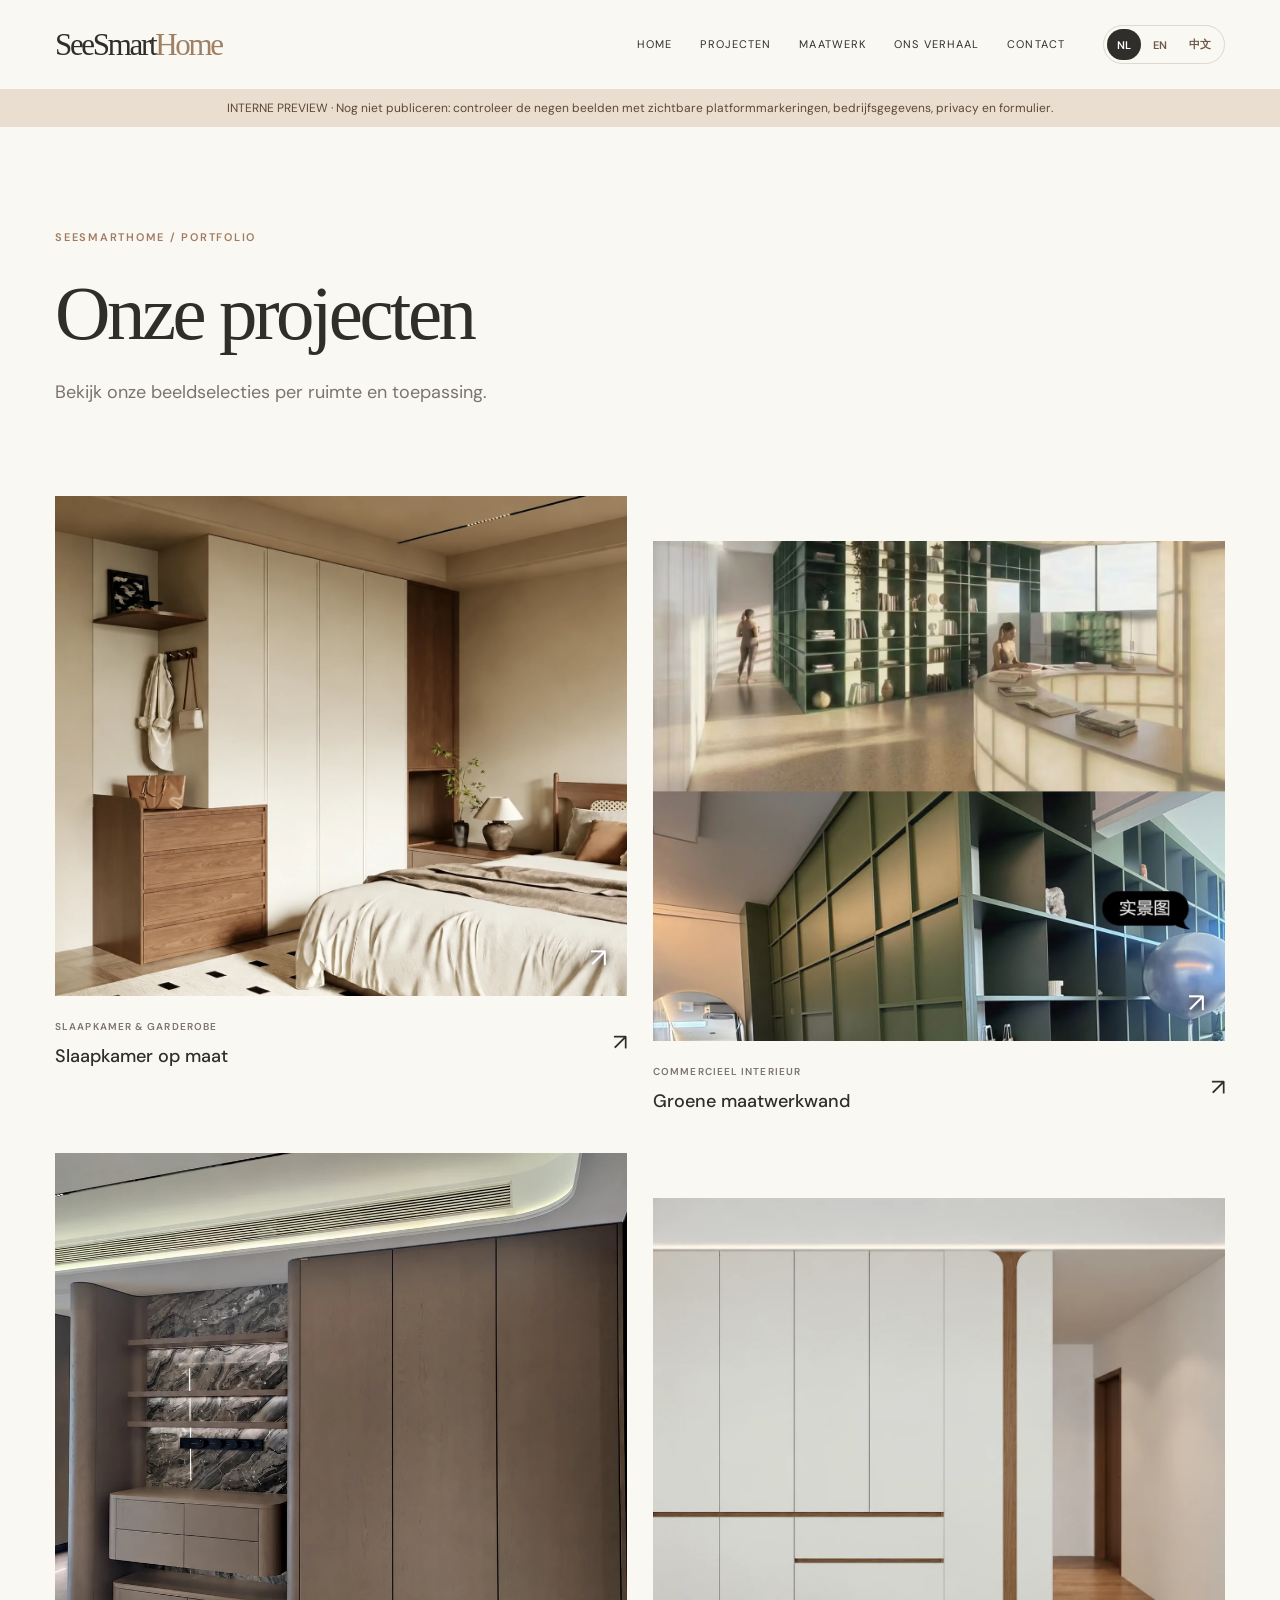
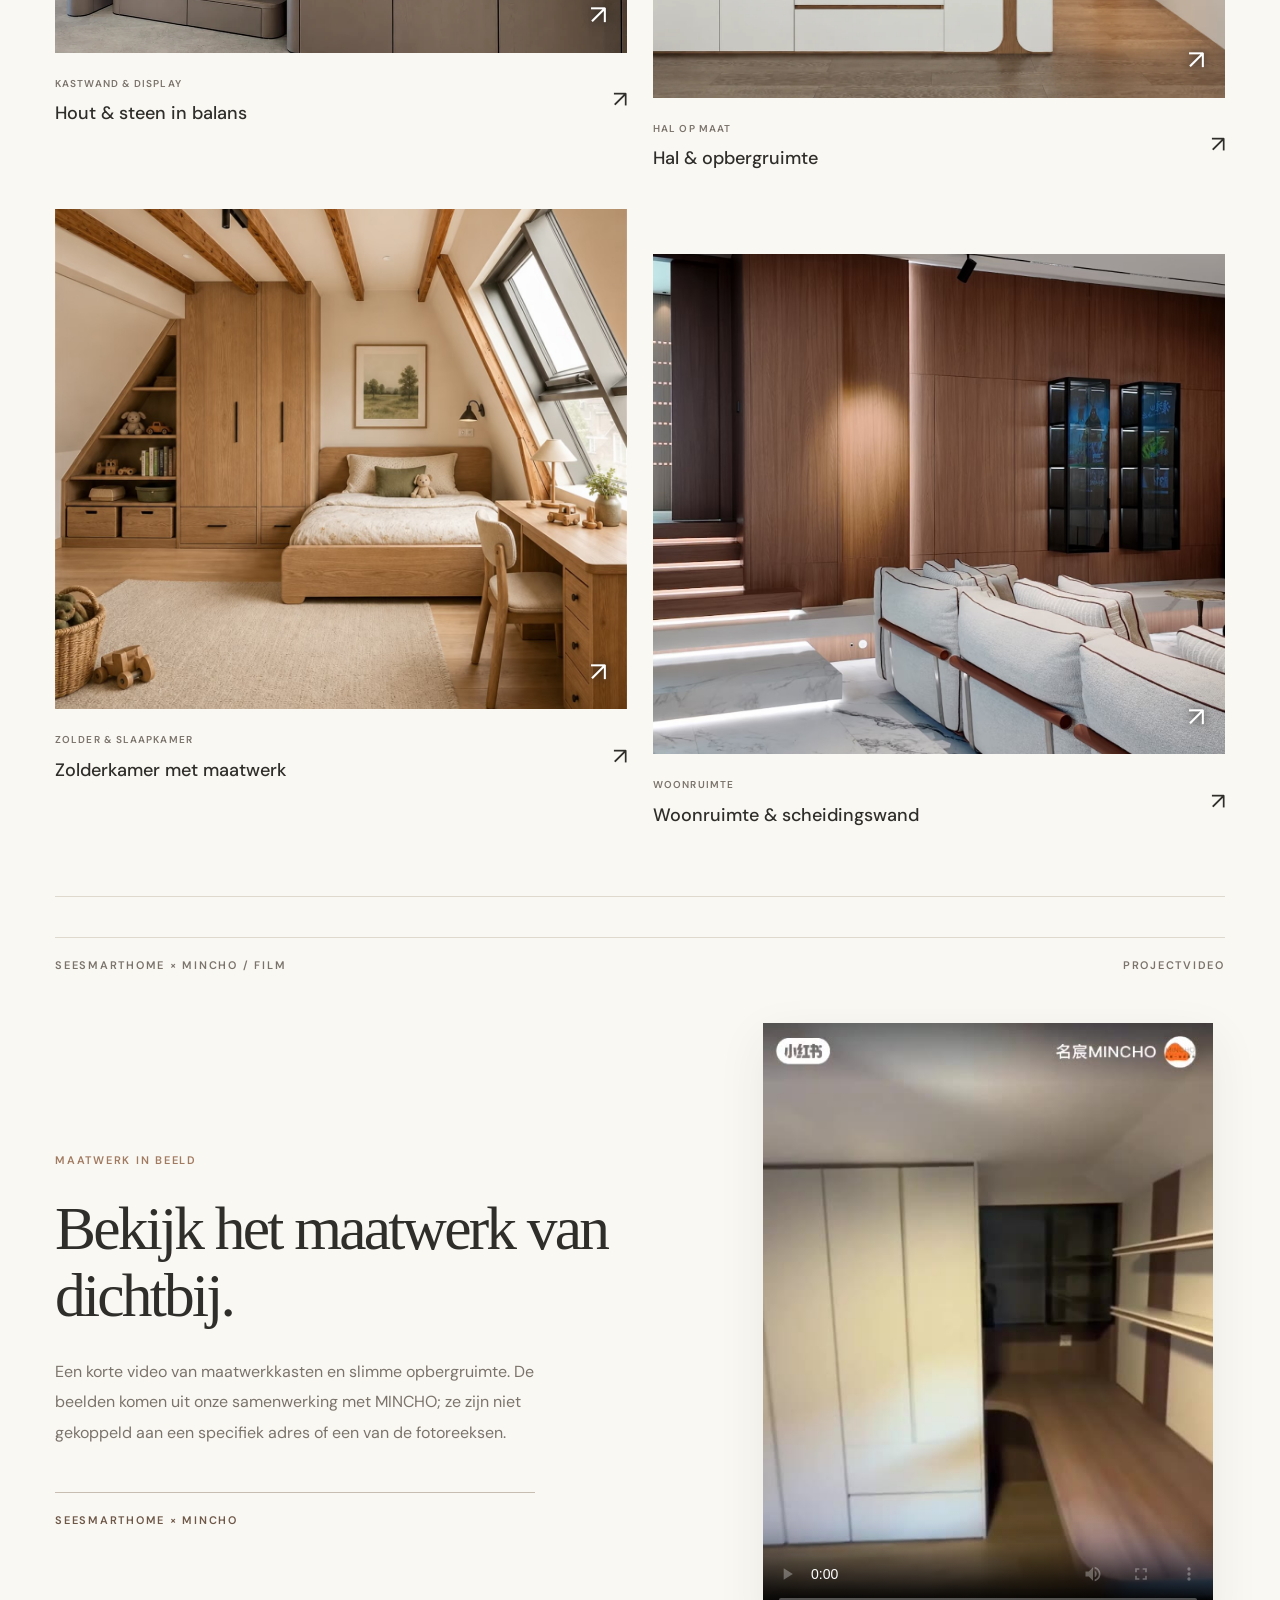
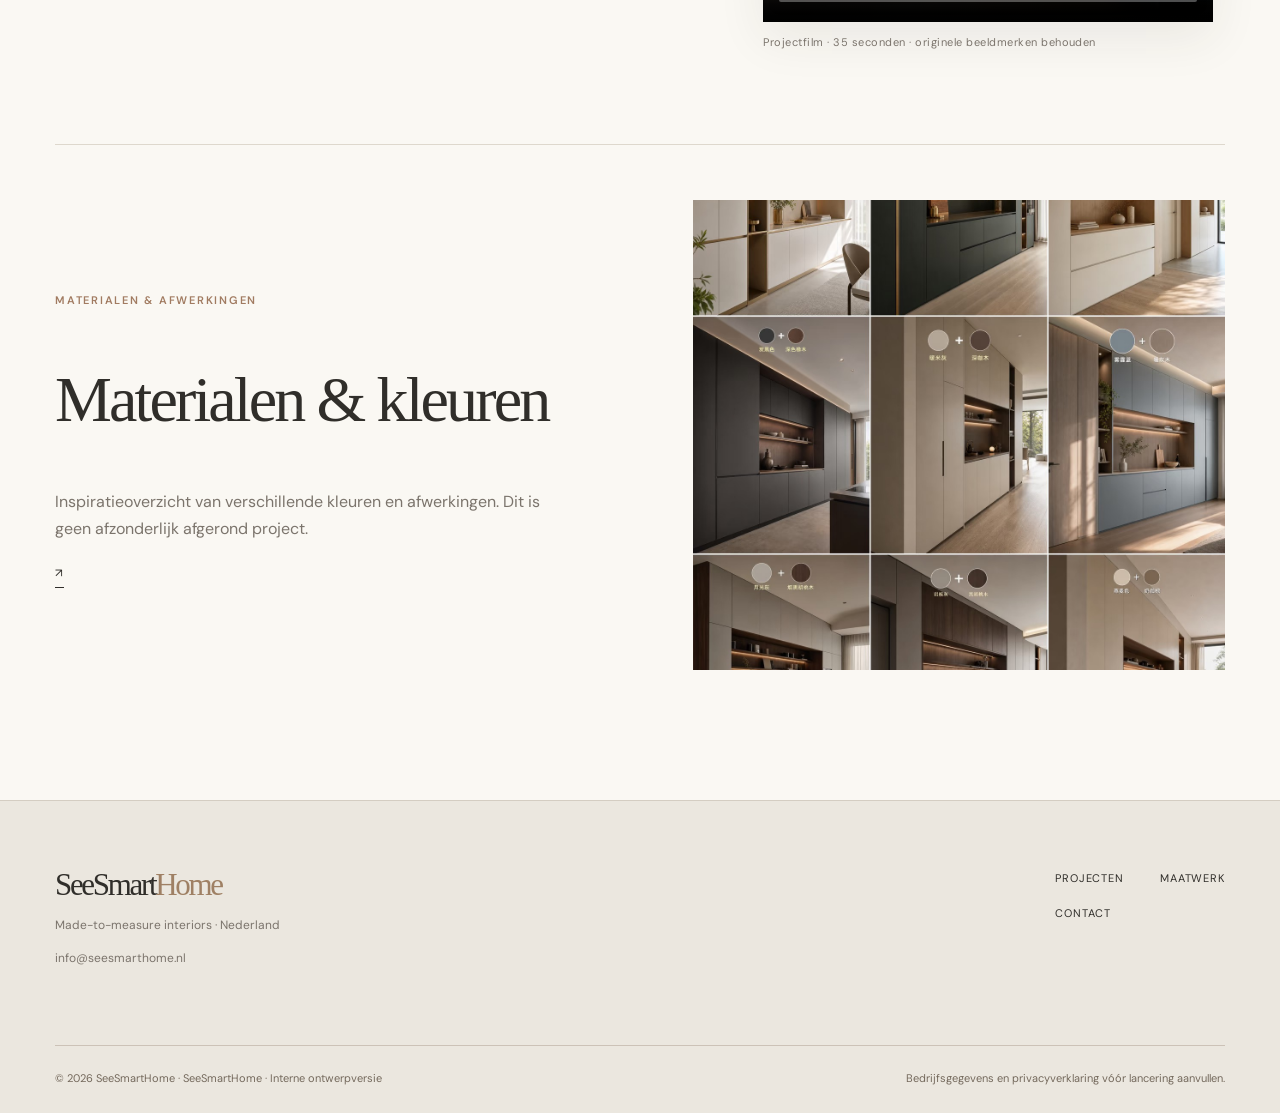
==== projects/index.html @ f6f930c0 "Restore website folders for Netlify and CMS build" ====
<!doctype html><html lang="nl"><head><meta charset="utf-8"><meta name="viewport" content="width=device-width, initial-scale=1"><meta name="robots" content="noindex,nofollow,noarchive"><meta name="description" content="SeeSmartHome · maatwerk interieurs"><title>Onze projecten | SeeSmartHome</title><link rel="stylesheet" href="../assets/site.css"><script src="../assets/site.js" defer></script></head><body><header class="header wrap" id="top"><a class="brand" href="../index.html" aria-label="SeeSmartHome home">SeeSmart<span>Home</span></a><nav class="nav" id="nav"><a data-i18n="home" href="../index.html">Home</a><a data-i18n="projects" href="../projects/index.html">Projecten</a><a data-i18n="solutions" href="../index.html#maatwerk">Maatwerk</a><a data-i18n="about" href="../index.html#ons-verhaal">Ons verhaal</a><a data-i18n="contact" href="../index.html#contact">Contact</a></nav><div class="lang" aria-label="Language"><button class="lang-btn active" type="button" data-lang="nl">NL</button><button class="lang-btn" type="button" data-lang="en">EN</button><button class="lang-btn" type="button" data-lang="zh">中文</button></div><button class="menu" aria-label="Toggle menu" aria-controls="nav" aria-expanded="false">☰</button></header><div class="preview-note" data-i18n="notes">INTERNE PREVIEW · Nog niet publiceren: controleer de negen beelden met zichtbare platformmarkeringen, bedrijfsgegevens, privacy en formulier.</div><main><section class="wrap page-head"><span class="eyebrow">SEESMARTHOME / PORTFOLIO</span><h1 data-i18n="portfolioTitle">Onze projecten</h1><p data-i18n="portfolioIntro">Bekijk onze beeldselecties per ruimte en toepassing.</p></section><section class="wrap projects-grid"><article class="project-card "><a class="project-pic" href="bedroom.html"><img class="" src="../assets/clean-6322.webp" alt="Slaapkamer op maat" width="1375" height="1144" loading="lazy" decoding="async"><span class="image-arrow" aria-hidden="true">↗</span></a><div class="card-bottom"><div><span class="micro" data-project="bedroom" data-field="cat">Slaapkamer &amp; garderobe</span><h3><a href="bedroom.html" data-project="bedroom" data-field="name">Slaapkamer op maat</a></h3></div><a class="mini-arrow" href="bedroom.html" aria-label="View project">↗</a></div></article><article class="project-card "><a class="project-pic" href="green-studio.html"><img class="" src="../assets/new-6333.jpeg" alt="Groene maatwerkwand" width="1440" height="1922" loading="lazy" decoding="async"><span class="image-arrow" aria-hidden="true">↗</span></a><div class="card-bottom"><div><span class="micro" data-project="green-studio" data-field="cat">Commercieel interieur</span><h3><a href="green-studio.html" data-project="green-studio" data-field="name">Groene maatwerkwand</a></h3></div><a class="mini-arrow" href="green-studio.html" aria-label="View project">↗</a></div></article><article class="project-card "><a class="project-pic" href="wood-stone.html"><img class="" src="../assets/clean-6309.webp" alt="Hout &amp; steen in balans" width="1087" height="1447" loading="lazy" decoding="async"><span class="image-arrow" aria-hidden="true">↗</span></a><div class="card-bottom"><div><span class="micro" data-project="wood-stone" data-field="cat">Kastwand &amp; display</span><h3><a href="wood-stone.html" data-project="wood-stone" data-field="name">Hout &amp; steen in balans</a></h3></div><a class="mini-arrow" href="wood-stone.html" aria-label="View project">↗</a></div></article><article class="project-card "><a class="project-pic" href="hallway.html"><img class="" src="../assets/clean-6311.webp" alt="Hal &amp; opbergruimte" width="1448" height="1086" loading="lazy" decoding="async"><span class="image-arrow" aria-hidden="true">↗</span></a><div class="card-bottom"><div><span class="micro" data-project="hallway" data-field="cat">Hal op maat</span><h3><a href="hallway.html" data-project="hallway" data-field="name">Hal &amp; opbergruimte</a></h3></div><a class="mini-arrow" href="hallway.html" aria-label="View project">↗</a></div></article><article class="project-card "><a class="project-pic" href="attic.html"><img class="" src="../assets/new-6330.jpeg" alt="Zolderkamer met maatwerk" width="1242" height="1660" loading="lazy" decoding="async"><span class="image-arrow" aria-hidden="true">↗</span></a><div class="card-bottom"><div><span class="micro" data-project="attic" data-field="cat">Zolder &amp; slaapkamer</span><h3><a href="attic.html" data-project="attic" data-field="name">Zolderkamer met maatwerk</a></h3></div><a class="mini-arrow" href="attic.html" aria-label="View project">↗</a></div></article><article class="project-card "><a class="project-pic" href="living.html"><img class="" src="../assets/new-6329.jpeg" alt="Woonruimte &amp; scheidingswand" width="1440" height="1920" loading="lazy" decoding="async"><span class="image-arrow" aria-hidden="true">↗</span></a><div class="card-bottom"><div><span class="micro" data-project="living" data-field="cat">Woonruimte</span><h3><a href="living.html" data-project="living" data-field="name">Woonruimte &amp; scheidingswand</a></h3></div><a class="mini-arrow" href="living.html" aria-label="View project">↗</a></div></article></section><section class="section wrap video-showcase video-showcase-portfolio" id="projectvideo" aria-labelledby="video-title-projects"><div class="section-label"><span>SEESMARTHOME × MINCHO / FILM</span><span data-i18n="filmType">PROJECTVIDEO</span></div><div class="video-layout"><div class="video-copy"><span class="eyebrow" data-i18n="filmEyebrow">MAATWERK IN BEELD</span><h2 id="video-title-projects" data-i18n="filmTitle">Bekijk het maatwerk van dichtbij.</h2><p data-i18n="filmDesc">Een korte video met details van kasten en geïntegreerde opbergoplossingen. Beelden gedeeld vanuit onze samenwerking met MINCHO; geen afzonderlijk projectadres vermeld.</p><span class="small-rule">SeeSmartHome × MINCHO</span></div><div class="video-frame"><video controls playsinline preload="metadata" poster="../assets/custom-interiors-poster.jpg" aria-label="SeeSmartHome en MINCHO maatwerk projectvideo" controlslist="nodownload"><source src="../assets/custom-interiors-project-video.mp4" type="video/mp4"><span data-i18n="videoFallback">Uw browser ondersteunt deze video niet.</span></video><p class="video-caption" data-i18n="videoCaption">Projectfilm · 35 seconden · originele beeldmerken behouden</p></div></div></section><section class="wrap material-strip"><div><span class="eyebrow" data-i18n="materialLabel">Materialen & afwerkingen</span><h2 data-i18n="matTitle">Materialen & kleuren</h2><p data-i18n="materialText">Inspiratieoverzicht van verschillende kleuren en afwerkingen. Dit is geen afzonderlijk afgerond project.</p><a class="text-link" href="materials.html">↗</a></div><a href="materials.html"><img class="" src="../assets/new-6331.jpeg" alt="Collage of finishes and cabinetry colours" width="1242" height="1660" loading="lazy" decoding="async"></a></section></main><footer class="footer"><div class="wrap footer-grid"><div><a href="../index.html" class="brand">SeeSmart<span>Home</span></a><p>Made-to-measure interiors · Nederland</p><p><a href="mailto:info@seesmarthome.nl">info@seesmarthome.nl</a></p></div><div class="footer-nav"><a data-i18n="projects" href="../projects/index.html">Projecten</a><a data-i18n="solutions" href="../index.html#maatwerk">Maatwerk</a><a data-i18n="contact" href="../index.html#contact">Contact</a></div></div><div class="wrap footer-bottom"><span>© 2026 SeeSmartHome · <span data-i18n="footer">Interne ontwerpversie</span></span><span data-i18n="legal">Bedrijfsgegevens en privacyverklaring vóór lancering aanvullen.</span></div></footer></body></html>
---- assets/site.css ----
@import url('https://fonts.googleapis.com/css2?family=DM+Sans:wght@300;400;500;600;700&display=swap');
:root{--cream:#faf8f3;--paper:#f0ede6;--ink:#302e2a;--brown:#6e5848;--muted:#7b746c;--line:#ded8cd}*{box-sizing:border-box}html{scroll-behavior:smooth}body{margin:0;background:var(--cream);color:var(--ink);font:400 16px/1.7 'DM Sans',Arial,sans-serif}a{color:inherit;text-decoration:none}button,input,textarea,select{font:inherit}button{cursor:pointer}.wrap{width:min(1380px,calc(100% - 110px));margin-inline:auto}.header{height:89px;display:flex;align-items:center;gap:38px}.brand{font:500 31px/1 Georgia,'Times New Roman',serif;letter-spacing:-.075em;white-space:nowrap}.brand span{color:#9f8064}.nav{display:flex;align-items:center;gap:28px;margin-left:auto}.nav a{font-size:11px;letter-spacing:.1em;text-transform:uppercase}.nav a:hover,.text-link:hover{color:#9f8064}.lang{display:flex;gap:2px;border:1px solid var(--line);border-radius:100px;padding:3px}.lang-btn{border:0;background:transparent;border-radius:90px;font:600 11px 'DM Sans',Arial;padding:8px 10px;white-space:nowrap;color:var(--brown)}.lang-btn.active{color:white;background:var(--ink)}.menu{display:none;border:0;background:transparent;font-size:25px}.preview-note{background:#e9decf;color:#5d4837;text-align:center;padding:9px 15px;font-size:12px}.eyebrow,.section-label,.micro,.small-rule{font-size:11px;letter-spacing:.16em;text-transform:uppercase;font-weight:600}.eyebrow{color:#a17b61}.section-label{display:flex;justify-content:space-between;gap:20px;border-top:1px solid var(--line);padding:18px 0 0;color:var(--muted)}.text-link{font-size:12px;letter-spacing:.09em;text-transform:uppercase;border-bottom:1px solid currentColor;padding-bottom:6px}.hero{display:grid;grid-template-columns:47% 53%;min-height:710px;max-height:850px}.hero-copy{background:#f1eee8;padding:70px clamp(28px,6vw,115px);display:flex;justify-content:center;align-items:flex-start;flex-direction:column}.hero-copy h1,h1,h2{font-family:Georgia,'Times New Roman',serif;font-weight:400;letter-spacing:-.045em;line-height:1.09}.hero-copy h1{font-size:clamp(58px,5.65vw,92px);margin:25px 0 26px;max-width:700px}.hero-copy p{font-size:16px;line-height:1.9;color:#686057;max-width:420px}.actions{display:flex;flex-wrap:wrap;gap:9px;margin-top:29px}.btn{display:inline-flex;align-items:center;justify-content:center;text-align:center;min-height:47px;padding:14px 19px;border:1px solid #342d27;letter-spacing:.07em;text-transform:uppercase;font-size:11px;font-weight:700;transition:.2s}.btn:hover{transform:translateY(-2px)}.btn-primary{color:#fff;background:#332d28}.btn-outline{background:transparent;color:#332d28}.hero-photo{position:relative;min-height:710px;overflow:hidden}.hero-photo img{width:100%;height:100%;object-fit:cover;object-position:50% 45%;position:absolute;inset:0}.photo-index{position:absolute;bottom:24px;right:28px;color:white;font-size:10px;letter-spacing:.17em;text-shadow:0 1px 9px #222}.section{padding-top:115px;padding-bottom:115px}.section-intro{display:grid;grid-template-columns:1.15fr 1fr;align-items:end;gap:40px;margin:30px 0 48px}.section-intro h2{font-size:clamp(48px,5vw,77px);margin:0}.section-intro p{max-width:520px;color:var(--muted);line-height:1.9}.feature-grid{display:grid;grid-template-columns:1.16fr 1fr;gap:25px}.feature-side{display:grid;gap:26px}.project-pic{position:relative;overflow:hidden;display:block;background:#dfd8ce}.project-pic img{display:block;width:100%;height:100%;object-fit:cover;transition:transform .45s}.project-pic:hover img{transform:scale(1.025)}.featured>.project-pic{height:720px}.feature-side .project-pic{height:292px}.image-arrow{position:absolute;right:20px;bottom:15px;color:white;text-shadow:0 1px 8px #222;font-size:27px}.card-bottom{display:flex;justify-content:space-between;align-items:center;padding:15px 0 8px}.card-bottom h3{font-weight:500;font-size:18px;margin:3px 0}.micro{letter-spacing:.11em;font-size:10px;color:var(--muted)}.mini-arrow{font-size:23px}.section-end{text-align:center;margin-top:58px}.story{background:#ebe7df;padding:115px 0}.story-grid{display:grid;grid-template-columns:1fr 1fr;gap:9%;align-items:center}.story-picture{height:530px;overflow:hidden}.story-picture img{width:100%;height:100%;object-fit:cover}.story-copy h2{font-size:clamp(48px,4.5vw,75px);margin:21px 0 28px}.story-copy p{color:#6c645c;font-size:17px;line-height:1.9;max-width:560px}.small-rule{display:block;border-top:1px solid #c8bdb1;color:var(--brown);margin-top:44px;padding-top:18px}.service-grid{display:grid;grid-template-columns:repeat(3,1fr);gap:25px}.service-picture{height:350px;overflow:hidden;background:#e4dfd6}.service-picture img{width:100%;height:100%;object-fit:cover;transition:transform .4s}.service-grid a:hover img{transform:scale(1.025)}.service-grid h3{font-size:19px;font-weight:500;margin-bottom:2px}.process{background:#f0ede6;padding:110px 0}.steps{display:grid;grid-template-columns:repeat(5,1fr);gap:22px;margin-top:60px}.steps>div{border-top:1px solid #bbb1a5;padding-top:20px}.stepnum{font:400 32px Georgia,serif;color:#a88d74}.steps h3{font-size:16px;font-weight:500;margin-top:55px}.contact{display:grid;grid-template-columns:.85fr 1.15fr;gap:10%;align-items:start}.contact-copy h2{font-size:clamp(49px,5vw,75px)}.contact-copy p{color:var(--muted);line-height:1.9}.contact-form{background:var(--paper);padding:40px;display:grid;gap:12px}.contact-form label{display:grid;gap:5px;font-size:12px;font-weight:600}.contact-form input,.contact-form select,.contact-form textarea{width:100%;border:1px solid #d3cbbf;background:#fff;padding:13px 14px;border-radius:0;color:var(--ink);font-weight:400;font-size:15px}.form-row{display:grid;grid-template-columns:1fr 1fr;gap:12px}.contact-form button{justify-self:start}.hidden{position:absolute;left:-9999px}.footer{background:#ebe7df;border-top:1px solid #d4cdc2;padding:68px 0 25px}.footer-grid{display:flex;justify-content:space-between;gap:40px;padding-bottom:65px}.footer-grid p{font-size:12px;color:var(--muted)}.footer-nav{display:grid;grid-template-columns:repeat(2,auto);gap:16px 36px;align-content:start;text-transform:uppercase;font-size:11px;letter-spacing:.08em}.footer-bottom{border-top:1px solid #ccc2b7;padding-top:23px;display:flex;justify-content:space-between;gap:20px;font-size:11px;color:#74695c}.page-head{padding:95px 0 70px}.page-head h1,.detail-top h1{font-size:clamp(57px,6vw,105px);margin:22px 0}.page-head p,.detail-top p{max-width:690px;color:var(--muted);font-size:18px}.projects-grid{display:grid;grid-template-columns:repeat(2,1fr);column-gap:26px;row-gap:70px;padding-bottom:100px}.projects-grid .project-pic{height:500px}.projects-grid article:nth-child(even){transform:translateY(45px)}.material-strip{display:grid;grid-template-columns:1fr 1fr;gap:9%;align-items:center;padding:55px 0 130px;border-top:1px solid var(--line)}.material-strip h2{font-size:clamp(43px,5vw,70px)}.material-strip p{color:var(--muted);max-width:490px}.material-strip img{display:block;width:100%;height:470px;object-fit:cover}.detail-top{padding:80px 0 52px}.detail-top .eyebrow{display:block;margin-top:35px}.detail-top h1{max-width:1100px}.detail-hero img{width:100%;height:min(780px,66vw);object-fit:contain;background:#ebe7df;display:block}.detail-description{display:grid;grid-template-columns:1.25fr .75fr;gap:12%;padding-top:85px;padding-bottom:110px}.detail-description h2{font-size:clamp(44px,4vw,66px);margin:20px 0}.detail-description p{color:var(--muted);font-size:17px}.detail-description aside{border-top:1px solid var(--line);padding-top:18px}.detail-description ul{padding-left:18px;line-height:2.1}.detail-gallery{padding-bottom:110px}.gallery-grid{display:grid;grid-template-columns:repeat(2,1fr);gap:22px;margin-top:39px}.gallery-item{margin:0;background:#ece7df}.gallery-item:first-child{grid-column:span 2}.gallery-item img{width:100%;height:470px;object-fit:contain;display:block}.gallery-item:first-child img{height:630px}.gallery-item.portrait img{height:650px}.gallery-item figcaption{background:var(--cream);display:flex;gap:20px;justify-content:space-between;padding:14px 0;font-size:11px;color:var(--muted)}.image-note{padding:12px 17px;border-left:2px solid #b69b80;background:#f0ede6;font-size:12px;color:#776d62}.cta-band{background:#eae5dd;padding:65px 0}.cta-band-inner{display:flex;align-items:center;justify-content:space-between;gap:30px}.cta-band h2{font-size:clamp(42px,4vw,65px);margin:0}.material-large img{width:100%;height:auto;max-height:900px;object-fit:contain;display:block}.material-large{padding-bottom:90px}.thanks{min-height:60vh;padding-top:130px;padding-bottom:150px}.thanks h1{font-size:70px}.thanks p{color:var(--muted)}
@media(max-width:1040px){.wrap{width:calc(100% - 60px)}.nav{gap:13px}.nav a{font-size:10px}.hero{grid-template-columns:46% 54%;min-height:650px}.hero-photo{min-height:650px}.hero-copy{padding:40px}.hero-copy h1{font-size:clamp(48px,5vw,76px)}.featured>.project-pic{height:620px}.feature-side .project-pic{height:245px}.service-picture{height:290px}}
@media(max-width:720px){.wrap{width:calc(100% - 36px)}.header{height:72px;gap:8px}.brand{font-size:25px}.menu{display:block;margin-left:2px}.lang{margin-left:auto}.lang-btn{padding:8px}.nav{display:none;position:absolute;z-index:20;top:72px;left:0;right:0;background:var(--cream);padding:25px;flex-direction:column;box-shadow:0 12px 20px #0001}.nav.open{display:flex}.nav a{font-size:13px}.preview-note{font-size:10px}.hero{display:flex;flex-direction:column;max-height:none;min-height:0}.hero-copy{padding:65px 22px 45px}.hero-copy h1{font-size:clamp(48px,10vw,66px)}.hero-copy p{font-size:14px}.hero-photo{min-height:0;height:530px}.section,.story{padding-top:75px;padding-bottom:75px}.section-intro,.story-grid,.contact,.detail-description,.material-strip{grid-template-columns:1fr;gap:16px}.section-intro h2{font-size:51px}.feature-grid,.projects-grid,.service-grid{grid-template-columns:1fr;gap:28px}.feature-side{gap:25px}.featured>.project-pic{height:470px}.feature-side .project-pic{height:315px}.story-picture{height:390px}.story-copy h2{font-size:50px}.service-picture{height:370px}.steps{grid-template-columns:repeat(2,1fr);gap:22px}.steps h3{margin-top:20px}.contact-form{padding:24px}.footer-grid,.footer-bottom,.cta-band-inner{flex-direction:column;align-items:flex-start}.projects-grid article:nth-child(even){transform:none}.projects-grid .project-pic{height:400px}.material-strip img{height:400px}.detail-top{padding:56px 0}.detail-top h1{font-size:54px}.detail-hero img{height:auto;max-height:650px}.detail-description{padding:65px 0}.gallery-grid{grid-template-columns:1fr;gap:20px}.gallery-item:first-child{grid-column:span 1}.gallery-item img,.gallery-item:first-child img,.gallery-item.portrait img{height:auto;max-height:650px}.page-head{padding:65px 0 35px}.page-head h1{font-size:60px}.form-row{grid-template-columns:1fr}.material-strip{padding-bottom:80px}}
@media(prefers-reduced-motion:reduce){*,*::before,*::after{scroll-behavior:auto!important;transition:none!important}}

/* V8 - video editorial module: responsive portrait film */
.video-showcase{border-top:1px solid var(--line);padding-top:40px}
.video-layout{display:grid;grid-template-columns:minmax(0,1fr) minmax(0,.78fr);align-items:center;gap:clamp(36px,7vw,120px);margin-top:48px}
.video-copy h2{font-size:clamp(44px,4.8vw,76px);margin:23px 0 28px;max-width:680px}
.video-copy p{max-width:520px;color:var(--muted);line-height:1.9}
.video-copy .small-rule{max-width:480px}
.video-frame{width:min(100%,450px);justify-self:center}
.video-frame video{display:block;width:100%;height:auto;aspect-ratio:512/682;object-fit:contain;background:#332f2a;box-shadow:0 16px 45px rgba(48,46,42,.08)}
.video-caption{font-size:11px;color:var(--muted);letter-spacing:.045em;margin:11px 0 0}
.video-showcase-portfolio{padding-bottom:92px}
@media(max-width:720px){.video-showcase{padding-top:28px}.video-layout{grid-template-columns:1fr;gap:25px;margin-top:27px}.video-copy h2{font-size:48px}.video-frame{width:min(100%,420px)}.video-showcase-portfolio{padding-bottom:70px}}
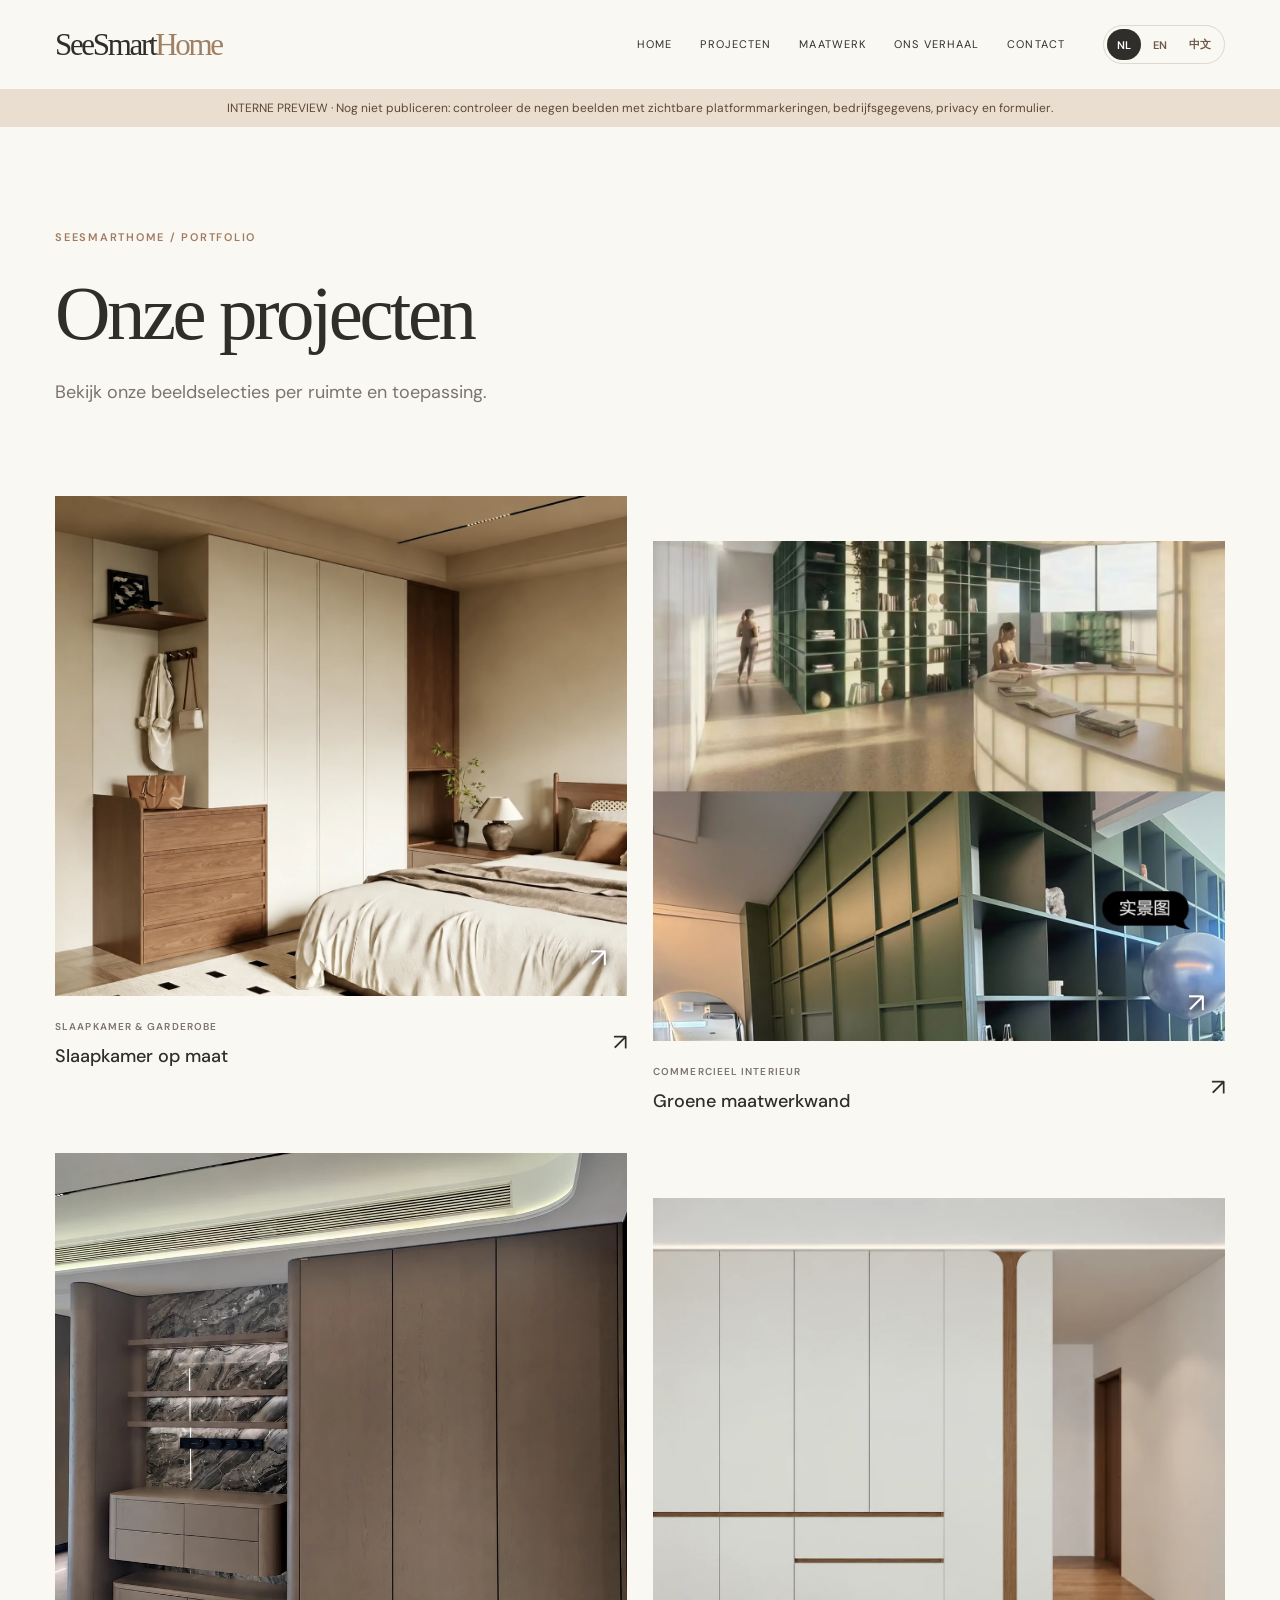
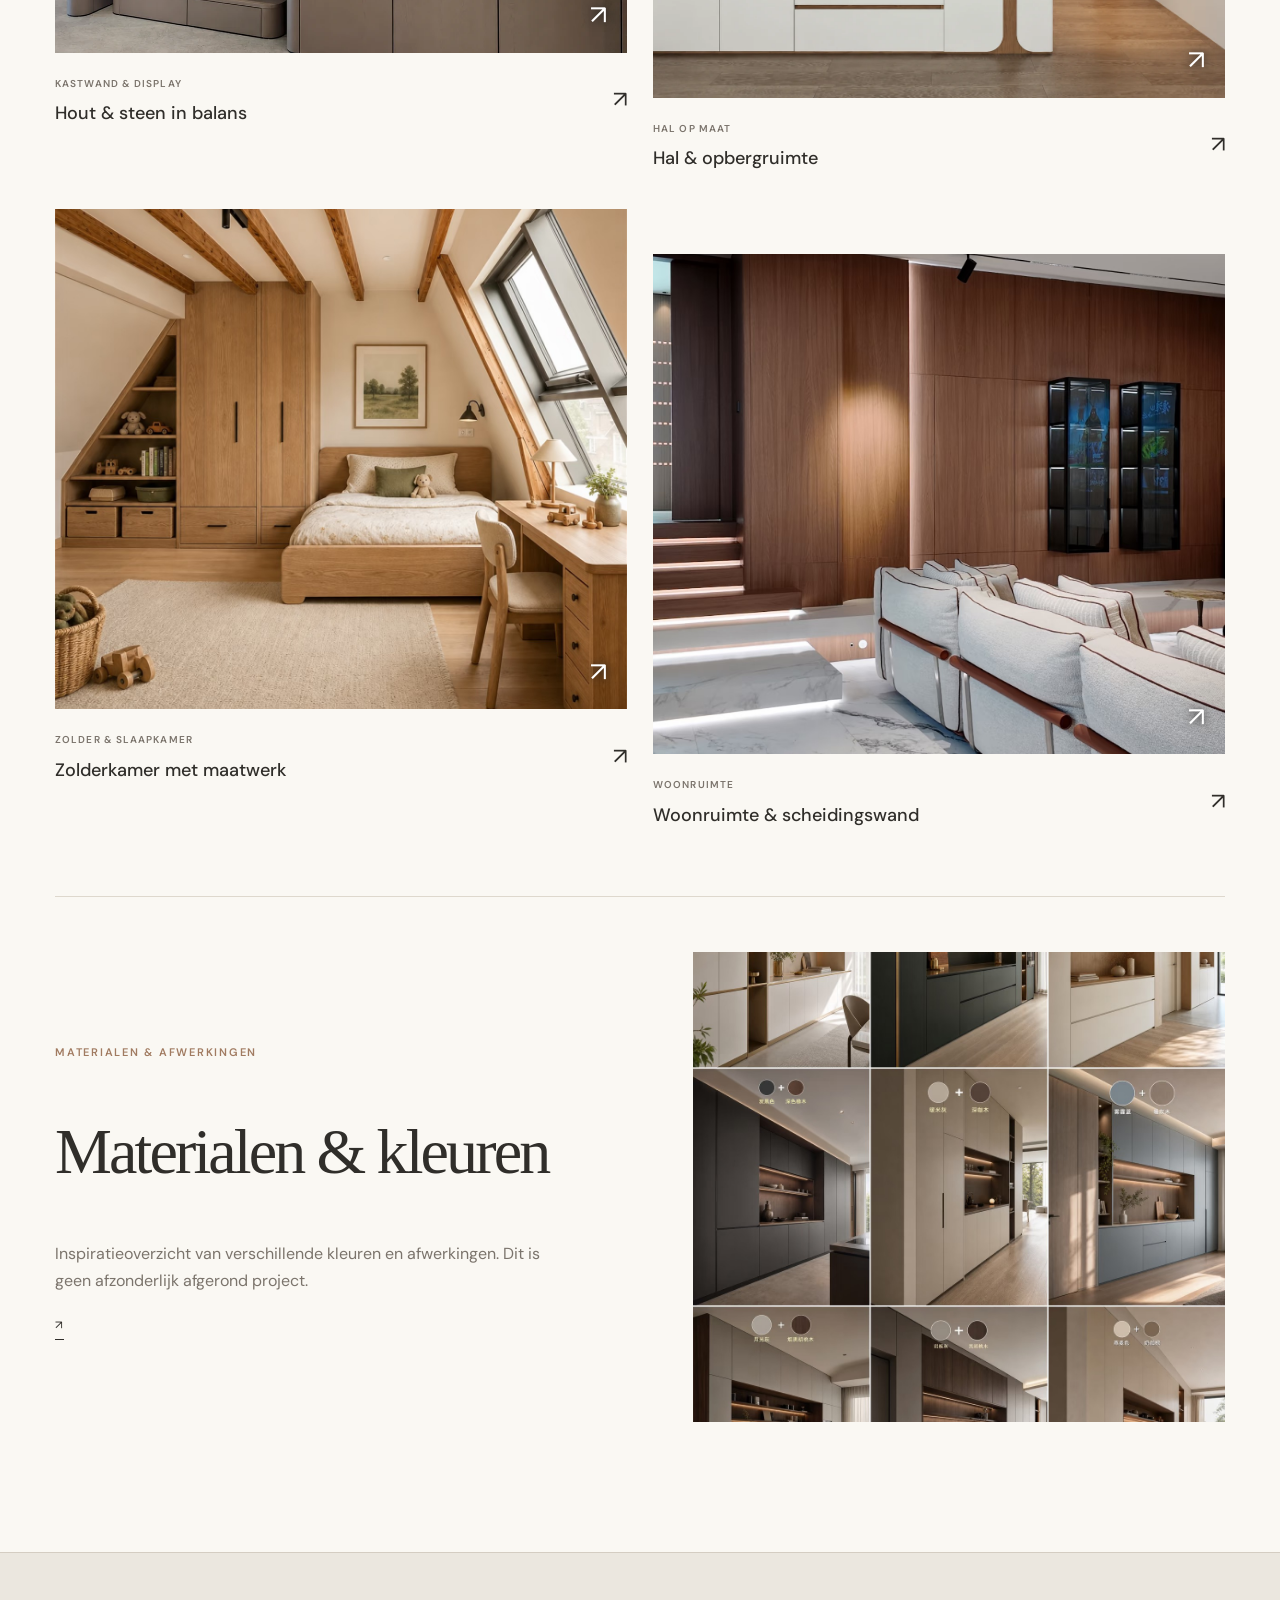
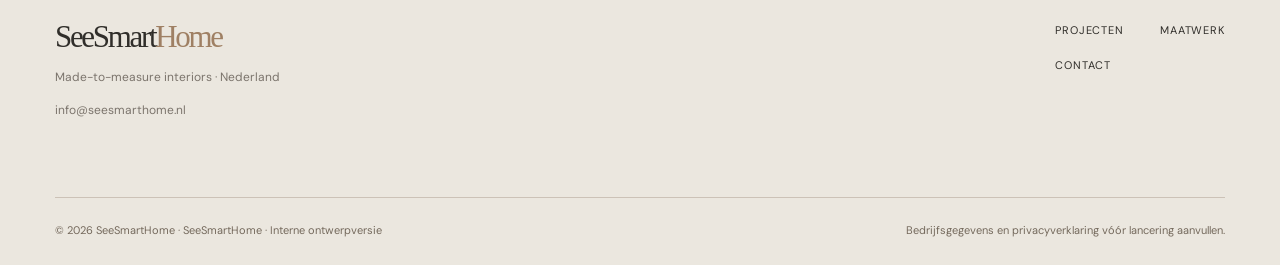
==== commit 22284e84: "Remove public project videos and video CMS inputs while keeping photo gallery" ====
--- a/projects/index.html
+++ b/projects/index.html
@@ -1 +1 @@
-<!doctype html><html lang="nl"><head><meta charset="utf-8"><meta name="viewport" content="width=device-width, initial-scale=1"><meta name="robots" content="noindex,nofollow,noarchive"><meta name="description" content="SeeSmartHome · maatwerk interieurs"><title>Onze projecten | SeeSmartHome</title><link rel="stylesheet" href="../assets/site.css"><script src="../assets/site.js" defer></script></head><body><header class="header wrap" id="top"><a class="brand" href="../index.html" aria-label="SeeSmartHome home">SeeSmart<span>Home</span></a><nav class="nav" id="nav"><a data-i18n="home" href="../index.html">Home</a><a data-i18n="projects" href="../projects/index.html">Projecten</a><a data-i18n="solutions" href="../index.html#maatwerk">Maatwerk</a><a data-i18n="about" href="../index.html#ons-verhaal">Ons verhaal</a><a data-i18n="contact" href="../index.html#contact">Contact</a></nav><div class="lang" aria-label="Language"><button class="lang-btn active" type="button" data-lang="nl">NL</button><button class="lang-btn" type="button" data-lang="en">EN</button><button class="lang-btn" type="button" data-lang="zh">中文</button></div><button class="menu" aria-label="Toggle menu" aria-controls="nav" aria-expanded="false">☰</button></header><div class="preview-note" data-i18n="notes">INTERNE PREVIEW · Nog niet publiceren: controleer de negen beelden met zichtbare platformmarkeringen, bedrijfsgegevens, privacy en formulier.</div><main><section class="wrap page-head"><span class="eyebrow">SEESMARTHOME / PORTFOLIO</span><h1 data-i18n="portfolioTitle">Onze projecten</h1><p data-i18n="portfolioIntro">Bekijk onze beeldselecties per ruimte en toepassing.</p></section><section class="wrap projects-grid"><article class="project-card "><a class="project-pic" href="bedroom.html"><img class="" src="../assets/clean-6322.webp" alt="Slaapkamer op maat" width="1375" height="1144" loading="lazy" decoding="async"><span class="image-arrow" aria-hidden="true">↗</span></a><div class="card-bottom"><div><span class="micro" data-project="bedroom" data-field="cat">Slaapkamer &amp; garderobe</span><h3><a href="bedroom.html" data-project="bedroom" data-field="name">Slaapkamer op maat</a></h3></div><a class="mini-arrow" href="bedroom.html" aria-label="View project">↗</a></div></article><article class="project-card "><a class="project-pic" href="green-studio.html"><img class="" src="../assets/new-6333.jpeg" alt="Groene maatwerkwand" width="1440" height="1922" loading="lazy" decoding="async"><span class="image-arrow" aria-hidden="true">↗</span></a><div class="card-bottom"><div><span class="micro" data-project="green-studio" data-field="cat">Commercieel interieur</span><h3><a href="green-studio.html" data-project="green-studio" data-field="name">Groene maatwerkwand</a></h3></div><a class="mini-arrow" href="green-studio.html" aria-label="View project">↗</a></div></article><article class="project-card "><a class="project-pic" href="wood-stone.html"><img class="" src="../assets/clean-6309.webp" alt="Hout &amp; steen in balans" width="1087" height="1447" loading="lazy" decoding="async"><span class="image-arrow" aria-hidden="true">↗</span></a><div class="card-bottom"><div><span class="micro" data-project="wood-stone" data-field="cat">Kastwand &amp; display</span><h3><a href="wood-stone.html" data-project="wood-stone" data-field="name">Hout &amp; steen in balans</a></h3></div><a class="mini-arrow" href="wood-stone.html" aria-label="View project">↗</a></div></article><article class="project-card "><a class="project-pic" href="hallway.html"><img class="" src="../assets/clean-6311.webp" alt="Hal &amp; opbergruimte" width="1448" height="1086" loading="lazy" decoding="async"><span class="image-arrow" aria-hidden="true">↗</span></a><div class="card-bottom"><div><span class="micro" data-project="hallway" data-field="cat">Hal op maat</span><h3><a href="hallway.html" data-project="hallway" data-field="name">Hal &amp; opbergruimte</a></h3></div><a class="mini-arrow" href="hallway.html" aria-label="View project">↗</a></div></article><article class="project-card "><a class="project-pic" href="attic.html"><img class="" src="../assets/new-6330.jpeg" alt="Zolderkamer met maatwerk" width="1242" height="1660" loading="lazy" decoding="async"><span class="image-arrow" aria-hidden="true">↗</span></a><div class="card-bottom"><div><span class="micro" data-project="attic" data-field="cat">Zolder &amp; slaapkamer</span><h3><a href="attic.html" data-project="attic" data-field="name">Zolderkamer met maatwerk</a></h3></div><a class="mini-arrow" href="attic.html" aria-label="View project">↗</a></div></article><article class="project-card "><a class="project-pic" href="living.html"><img class="" src="../assets/new-6329.jpeg" alt="Woonruimte &amp; scheidingswand" width="1440" height="1920" loading="lazy" decoding="async"><span class="image-arrow" aria-hidden="true">↗</span></a><div class="card-bottom"><div><span class="micro" data-project="living" data-field="cat">Woonruimte</span><h3><a href="living.html" data-project="living" data-field="name">Woonruimte &amp; scheidingswand</a></h3></div><a class="mini-arrow" href="living.html" aria-label="View project">↗</a></div></article></section><section class="section wrap video-showcase video-showcase-portfolio" id="projectvideo" aria-labelledby="video-title-projects"><div class="section-label"><span>SEESMARTHOME × MINCHO / FILM</span><span data-i18n="filmType">PROJECTVIDEO</span></div><div class="video-layout"><div class="video-copy"><span class="eyebrow" data-i18n="filmEyebrow">MAATWERK IN BEELD</span><h2 id="video-title-projects" data-i18n="filmTitle">Bekijk het maatwerk van dichtbij.</h2><p data-i18n="filmDesc">Een korte video met details van kasten en geïntegreerde opbergoplossingen. Beelden gedeeld vanuit onze samenwerking met MINCHO; geen afzonderlijk projectadres vermeld.</p><span class="small-rule">SeeSmartHome × MINCHO</span></div><div class="video-frame"><video controls playsinline preload="metadata" poster="../assets/custom-interiors-poster.jpg" aria-label="SeeSmartHome en MINCHO maatwerk projectvideo" controlslist="nodownload"><source src="../assets/custom-interiors-project-video.mp4" type="video/mp4"><span data-i18n="videoFallback">Uw browser ondersteunt deze video niet.</span></video><p class="video-caption" data-i18n="videoCaption">Projectfilm · 35 seconden · originele beeldmerken behouden</p></div></div></section><section class="wrap material-strip"><div><span class="eyebrow" data-i18n="materialLabel">Materialen & afwerkingen</span><h2 data-i18n="matTitle">Materialen & kleuren</h2><p data-i18n="materialText">Inspiratieoverzicht van verschillende kleuren en afwerkingen. Dit is geen afzonderlijk afgerond project.</p><a class="text-link" href="materials.html">↗</a></div><a href="materials.html"><img class="" src="../assets/new-6331.jpeg" alt="Collage of finishes and cabinetry colours" width="1242" height="1660" loading="lazy" decoding="async"></a></section></main><footer class="footer"><div class="wrap footer-grid"><div><a href="../index.html" class="brand">SeeSmart<span>Home</span></a><p>Made-to-measure interiors · Nederland</p><p><a href="mailto:info@seesmarthome.nl">info@seesmarthome.nl</a></p></div><div class="footer-nav"><a data-i18n="projects" href="../projects/index.html">Projecten</a><a data-i18n="solutions" href="../index.html#maatwerk">Maatwerk</a><a data-i18n="contact" href="../index.html#contact">Contact</a></div></div><div class="wrap footer-bottom"><span>© 2026 SeeSmartHome · <span data-i18n="footer">Interne ontwerpversie</span></span><span data-i18n="legal">Bedrijfsgegevens en privacyverklaring vóór lancering aanvullen.</span></div></footer></body></html>+<!doctype html><html lang="nl"><head><meta charset="utf-8"><meta name="viewport" content="width=device-width, initial-scale=1"><meta name="robots" content="noindex,nofollow,noarchive"><meta name="description" content="SeeSmartHome · maatwerk interieurs"><title>Onze projecten | SeeSmartHome</title><link rel="stylesheet" href="../assets/site.css"><script src="../assets/site.js" defer></script></head><body><header class="header wrap" id="top"><a class="brand" href="../index.html" aria-label="SeeSmartHome home">SeeSmart<span>Home</span></a><nav class="nav" id="nav"><a data-i18n="home" href="../index.html">Home</a><a data-i18n="projects" href="../projects/index.html">Projecten</a><a data-i18n="solutions" href="../index.html#maatwerk">Maatwerk</a><a data-i18n="about" href="../index.html#ons-verhaal">Ons verhaal</a><a data-i18n="contact" href="../index.html#contact">Contact</a></nav><div class="lang" aria-label="Language"><button class="lang-btn active" type="button" data-lang="nl">NL</button><button class="lang-btn" type="button" data-lang="en">EN</button><button class="lang-btn" type="button" data-lang="zh">中文</button></div><button class="menu" aria-label="Toggle menu" aria-controls="nav" aria-expanded="false">☰</button></header><div class="preview-note" data-i18n="notes">INTERNE PREVIEW · Nog niet publiceren: controleer de negen beelden met zichtbare platformmarkeringen, bedrijfsgegevens, privacy en formulier.</div><main><section class="wrap page-head"><span class="eyebrow">SEESMARTHOME / PORTFOLIO</span><h1 data-i18n="portfolioTitle">Onze projecten</h1><p data-i18n="portfolioIntro">Bekijk onze beeldselecties per ruimte en toepassing.</p></section><section class="wrap projects-grid"><article class="project-card "><a class="project-pic" href="bedroom.html"><img class="" src="../assets/clean-6322.webp" alt="Slaapkamer op maat" width="1375" height="1144" loading="lazy" decoding="async"><span class="image-arrow" aria-hidden="true">↗</span></a><div class="card-bottom"><div><span class="micro" data-project="bedroom" data-field="cat">Slaapkamer &amp; garderobe</span><h3><a href="bedroom.html" data-project="bedroom" data-field="name">Slaapkamer op maat</a></h3></div><a class="mini-arrow" href="bedroom.html" aria-label="View project">↗</a></div></article><article class="project-card "><a class="project-pic" href="green-studio.html"><img class="" src="../assets/new-6333.jpeg" alt="Groene maatwerkwand" width="1440" height="1922" loading="lazy" decoding="async"><span class="image-arrow" aria-hidden="true">↗</span></a><div class="card-bottom"><div><span class="micro" data-project="green-studio" data-field="cat">Commercieel interieur</span><h3><a href="green-studio.html" data-project="green-studio" data-field="name">Groene maatwerkwand</a></h3></div><a class="mini-arrow" href="green-studio.html" aria-label="View project">↗</a></div></article><article class="project-card "><a class="project-pic" href="wood-stone.html"><img class="" src="../assets/clean-6309.webp" alt="Hout &amp; steen in balans" width="1087" height="1447" loading="lazy" decoding="async"><span class="image-arrow" aria-hidden="true">↗</span></a><div class="card-bottom"><div><span class="micro" data-project="wood-stone" data-field="cat">Kastwand &amp; display</span><h3><a href="wood-stone.html" data-project="wood-stone" data-field="name">Hout &amp; steen in balans</a></h3></div><a class="mini-arrow" href="wood-stone.html" aria-label="View project">↗</a></div></article><article class="project-card "><a class="project-pic" href="hallway.html"><img class="" src="../assets/clean-6311.webp" alt="Hal &amp; opbergruimte" width="1448" height="1086" loading="lazy" decoding="async"><span class="image-arrow" aria-hidden="true">↗</span></a><div class="card-bottom"><div><span class="micro" data-project="hallway" data-field="cat">Hal op maat</span><h3><a href="hallway.html" data-project="hallway" data-field="name">Hal &amp; opbergruimte</a></h3></div><a class="mini-arrow" href="hallway.html" aria-label="View project">↗</a></div></article><article class="project-card "><a class="project-pic" href="attic.html"><img class="" src="../assets/new-6330.jpeg" alt="Zolderkamer met maatwerk" width="1242" height="1660" loading="lazy" decoding="async"><span class="image-arrow" aria-hidden="true">↗</span></a><div class="card-bottom"><div><span class="micro" data-project="attic" data-field="cat">Zolder &amp; slaapkamer</span><h3><a href="attic.html" data-project="attic" data-field="name">Zolderkamer met maatwerk</a></h3></div><a class="mini-arrow" href="attic.html" aria-label="View project">↗</a></div></article><article class="project-card "><a class="project-pic" href="living.html"><img class="" src="../assets/new-6329.jpeg" alt="Woonruimte &amp; scheidingswand" width="1440" height="1920" loading="lazy" decoding="async"><span class="image-arrow" aria-hidden="true">↗</span></a><div class="card-bottom"><div><span class="micro" data-project="living" data-field="cat">Woonruimte</span><h3><a href="living.html" data-project="living" data-field="name">Woonruimte &amp; scheidingswand</a></h3></div><a class="mini-arrow" href="living.html" aria-label="View project">↗</a></div></article></section><section class="wrap material-strip"><div><span class="eyebrow" data-i18n="materialLabel">Materialen & afwerkingen</span><h2 data-i18n="matTitle">Materialen & kleuren</h2><p data-i18n="materialText">Inspiratieoverzicht van verschillende kleuren en afwerkingen. Dit is geen afzonderlijk afgerond project.</p><a class="text-link" href="materials.html">↗</a></div><a href="materials.html"><img class="" src="../assets/new-6331.jpeg" alt="Collage of finishes and cabinetry colours" width="1242" height="1660" loading="lazy" decoding="async"></a></section></main><footer class="footer"><div class="wrap footer-grid"><div><a href="../index.html" class="brand">SeeSmart<span>Home</span></a><p>Made-to-measure interiors · Nederland</p><p><a href="mailto:info@seesmarthome.nl">info@seesmarthome.nl</a></p></div><div class="footer-nav"><a data-i18n="projects" href="../projects/index.html">Projecten</a><a data-i18n="solutions" href="../index.html#maatwerk">Maatwerk</a><a data-i18n="contact" href="../index.html#contact">Contact</a></div></div><div class="wrap footer-bottom"><span>© 2026 SeeSmartHome · <span data-i18n="footer">Interne ontwerpversie</span></span><span data-i18n="legal">Bedrijfsgegevens en privacyverklaring vóór lancering aanvullen.</span></div></footer></body></html>
